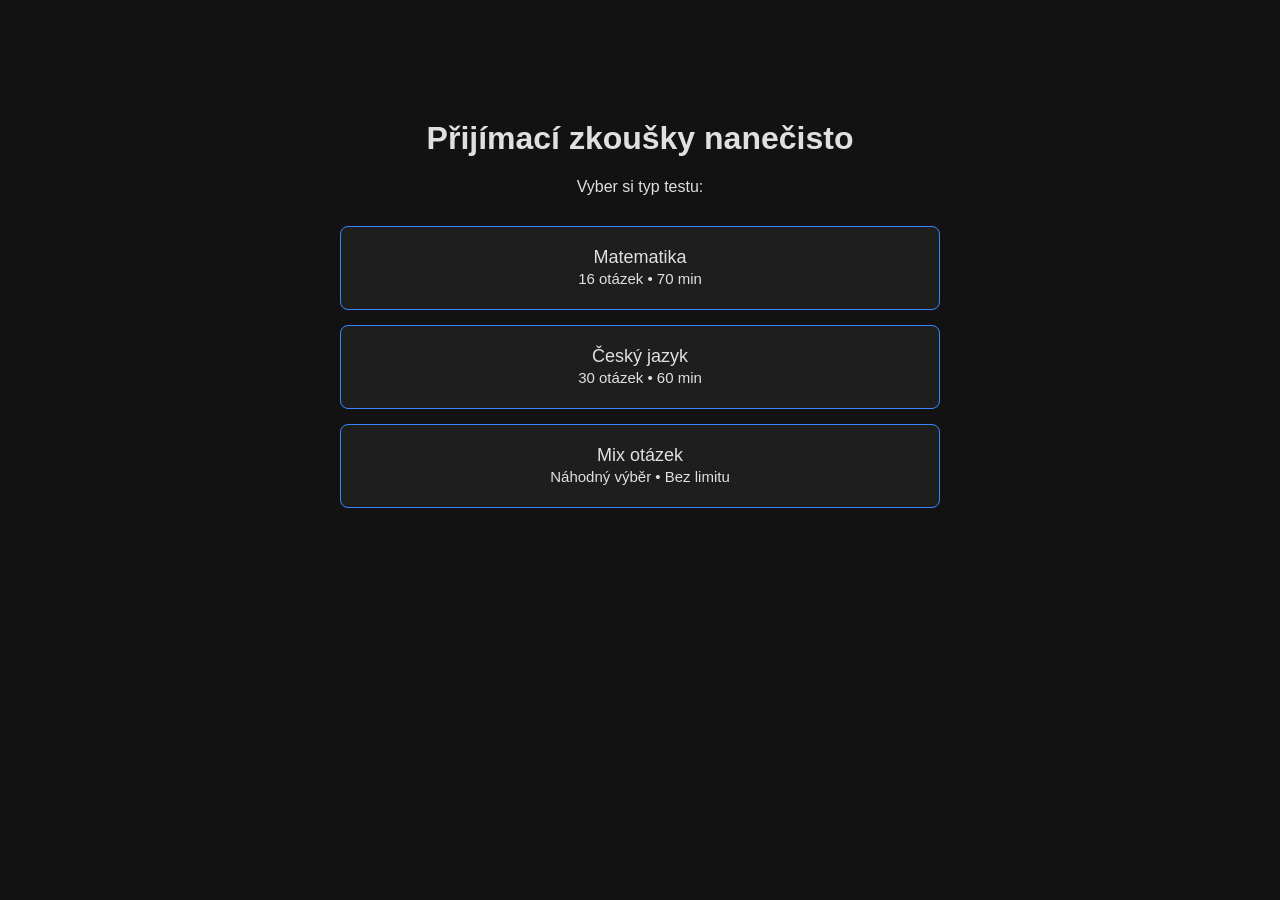
==== index.html @ 7356a623 "Add files via upload" ====
<!DOCTYPE html>
<html lang="cs">
<head>
    <meta charset="UTF-8">
    <meta name="viewport" content="width=device-width, initial-scale=1.0">
    <title>Přijímačky Nanečisto</title>
    <link rel="stylesheet" href="styles.css">
</head>
<body>

    <div id="start-screen">
        <h1>Přijímací zkoušky nanečisto</h1>
        <p>Vyber si typ testu:</p>
        
        <div class="menu-buttons">
            <button onclick="initTest('math')">
                Matematika <br> <small>16 otázek • 70 min</small>
            </button>
            <button onclick="initTest('czech')">
                Český jazyk <br> <small>30 otázek • 60 min</small>
            </button>
            <button onclick="initTest('mix')">
                Mix otázek <br> <small>Náhodný výběr • Bez limitu</small>
            </button>
        </div>
    </div>

    <div id="test-interface" class="hidden">
        
        <header>
            <div id="timer" class="timer">00:00</div>
            <button id="finish-btn" class="danger-btn">Ukončit test</button>
        </header>

        <div id="navigation-grid" class="nav-grid">
            </div>

        <div id="quiz-container">
            </div>

        <div id="controls">
            <button id="prev-btn" onclick="changeQuestion(-1)">← Předchozí</button>
            <button id="exit-review-btn" class="hidden" onclick="location.reload()">Zpět do menu</button>
            <button id="next-btn" onclick="changeQuestion(1)">Další →</button>
        </div>
    </div>

    <div id="result-modal" class="hidden">
        <div class="modal-content">
            <h2>Výsledky testu</h2>
            <p id="score-text"></p>
            <div class="modal-actions">
                <button onclick="reviewMistakes()">Projít chyby</button>
                <button onclick="location.reload()">Zpět do menu</button>
            </div>
        </div>
    </div>

    <script src="script.js"></script>
</body>
</html>
---- styles.css ----
:root {
    --bg-color: #121212;
    --card-bg: #1e1e1e;
    --text-color: #e0e0e0;
    --primary-color: #3a86ff;
    --accent-color: #bb86fc;
    --border-color: #333;
    --correct-color: #06d6a0; /* Zelená */
    --wrong-color: #ef476f;   /* Červená */
}

body {
    font-family: 'Segoe UI', Tahoma, Geneva, Verdana, sans-serif;
    background-color: var(--bg-color);
    color: var(--text-color);
    margin: 0;
    padding: 20px;
}

/* --- STARTOVACÍ OBRAZOVKA --- */
#start-screen {
    text-align: center;
    max-width: 600px;
    margin: 100px auto;
}

.menu-buttons {
    display: flex;
    flex-direction: column;
    gap: 15px;
    margin-top: 30px;
}

.menu-buttons button {
    padding: 20px;
    font-size: 18px;
    background: var(--card-bg);
    color: var(--text-color);
    border: 1px solid var(--primary-color);
    border-radius: 8px;
    cursor: pointer;
    transition: transform 0.2s, background 0.2s;
}

.menu-buttons button:hover {
    transform: scale(1.02);
    background: #2a2a2a;
}

/* --- TEST ROZHRANÍ --- */
.hidden { display: none !important; }

#test-interface {
    max-width: 800px;
    margin: 0 auto;
}

header {
    display: flex;
    justify-content: space-between;
    align-items: center;
    margin-bottom: 20px;
    padding: 10px;
    background: var(--card-bg);
    border-radius: 8px;
}

.timer {
    font-size: 24px;
    font-weight: bold;
    color: var(--primary-color);
    font-family: monospace;
}

.danger-btn {
    background-color: #d32f2f;
    color: white;
    border: none;
    padding: 8px 16px;
    border-radius: 4px;
    cursor: pointer;
}

/* --- NAVIGACE (ČÍSLA) --- */
.nav-grid {
    display: flex;
    flex-wrap: wrap;
    gap: 8px;
    margin-bottom: 20px;
    padding: 15px;
    background: var(--card-bg);
    border-radius: 8px;
}

.nav-item {
    width: 35px;
    height: 35px;
    display: flex;
    justify-content: center;
    align-items: center;
    background: #333;
    border-radius: 4px;
    cursor: pointer;
    font-weight: bold;
    border: 2px solid transparent;
}

.nav-item.active {
    border-color: var(--primary-color);
    background: #2c2c2c;
    color: white;
}

.nav-item.answered {
    background: #444; /* Tmavší šedá pro zodpovězené */
}

/* --- KARTA OTÁZKY --- */
.question-card {
    background: var(--card-bg);
    padding: 25px;
    border-radius: 8px;
    border: 1px solid var(--border-color);
    /* Důležité: Ve výchozím stavu skryjeme všechny, JS zobrazí aktivní */
    display: none; 
}

.question-card.active-card {
    display: block; /* Zobrazí jen tu aktivní */
}

.question-card img {
    max-width: 100%;
    border-radius: 4px;
    margin-bottom: 15px;
}

.context-image {
    border: 2px solid var(--primary-color);
    margin-bottom: 15px;
}

/* --- ODPOVĚDI A INPUTY (Dark Mode) --- */
input[type="text"] {
    background: #333;
    border: 1px solid #555;
    color: white;
    padding: 8px;
    border-radius: 4px;
}

.answers label {
    display: block;
    margin: 8px 0;
    cursor: pointer;
}

/* --- TLAČÍTKA DALŠÍ / PŘEDCHOZÍ --- */
#controls {
    display: flex;
    justify-content: space-between;
    margin-top: 20px;
}

#controls button {
    background: var(--primary-color);
    color: white;
    border: none;
    padding: 12px 24px;
    border-radius: 4px;
    font-size: 16px;
    cursor: pointer;
}

#controls button:disabled {
    background: #555;
    cursor: not-allowed;
    opacity: 0.5;
}

/* --- MODAL --- */
#result-modal {
    position: fixed; top: 0; left: 0; width: 100%; height: 100%;
    background: rgba(0,0,0,0.8);
    display: flex; justify-content: center; align-items: center;
    z-index: 1000;
}

.modal-content {
    background: var(--card-bg);
    padding: 30px;
    border-radius: 10px;
    text-align: center;
    border: 1px solid var(--border-color);
}

.modal-actions button {
    margin: 5px;
    padding: 10px 20px;
    cursor: pointer;
}
/* --- Tlačítka v modalu --- */
.modal-actions {
    margin-top: 20px;
    display: flex;
    justify-content: center;
    gap: 15px;
}

.review-btn {
    background-color: #3a86ff; /* Modrá */
}

.menu-btn {
    background-color: #555; /* Šedá */
}

.menu-btn:hover {
    background-color: #777;
}
/* --- STYL PRO TLAČÍTKO ZPĚT DO MENU --- */
#exit-review-btn {
    background-color: #ff9f1c; /* Oranžová pro odlišení */
    color: white;
    font-weight: bold;
    margin: 0 10px; /* Odstup od ostatních */
}

#exit-review-btn:hover {
    background-color: #e08e18;
}
/* Výsledky po vyhodnocení */
.correct { background-color: rgba(6, 214, 160, 0.2) !important; border: 1px solid var(--correct-color); }
.incorrect { background-color: rgba(239, 71, 111, 0.2) !important; border: 1px solid var(--wrong-color); }

/* --- ÚPRAVA VZHLEDU SEŘAZOVACÍCH KARTIČEK --- */
.draggable-item {
    background-color: #2c2c2c; /* Světlejší než pozadí stránky */
    border: 2px solid #555;    /* Výrazný rámeček (Outline) */
    color: white;
    padding: 15px;
    margin-bottom: 8px;
    border-radius: 6px;
    cursor: grab;
    display: flex;
    justify-content: space-between;
    align-items: center;
    box-shadow: 0 4px 6px rgba(0,0,0,0.3); /* Stín pro 3D efekt */
    transition: transform 0.1s, border-color 0.2s;
}

.draggable-item:hover {
    border-color: #3a86ff; /* Modré ohraničení po najetí myší */
}

.draggable-item.dragging {
    opacity: 0.5;
    border: 2px dashed #3a86ff; /* Čárkovaně při tažení */
    background: #1f1f1f;
}

/* Úspěšné/Chybné seřazení po vyhodnocení */
.draggable-item.correct-order {
    border: 2px solid #06d6a0; /* Zelená */
    background-color: rgba(6, 214, 160, 0.1);
}
.draggable-item.wrong-order {
    border: 2px solid #ef476f; /* Červená */
    background-color: rgba(239, 71, 111, 0.1);
}
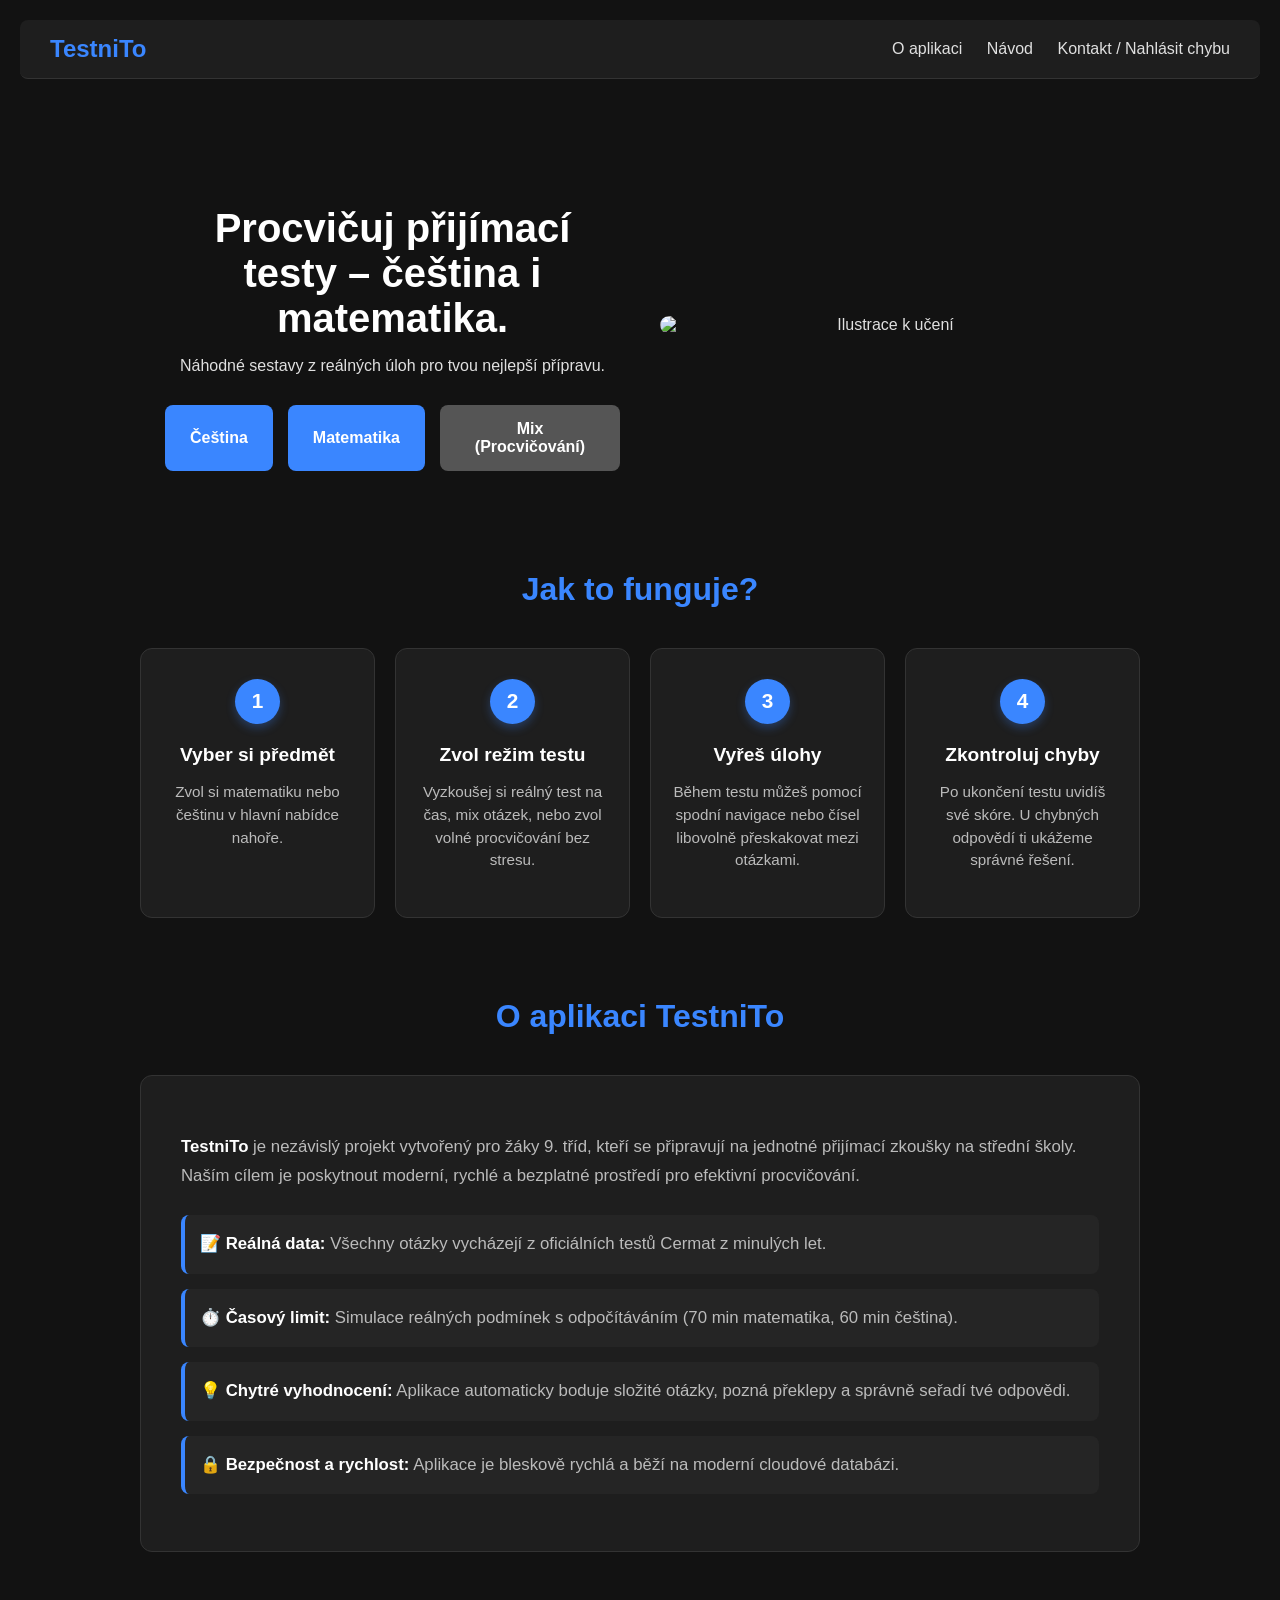
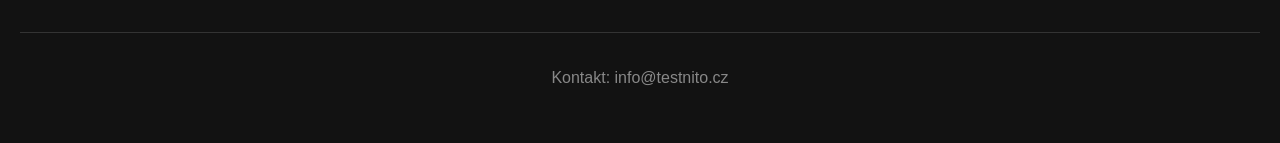
==== commit 4289c65b: "Add files via upload" ====
--- a/index.html
+++ b/index.html
@@ -5,56 +5,116 @@
     <meta name="viewport" content="width=device-width, initial-scale=1.0">
     <title>Přijímačky Nanečisto</title>
     <link rel="stylesheet" href="styles.css">
+    <script src="https://cdn.jsdelivr.net/npm/@supabase/supabase-js@2"></script>
 </head>
 <body>
 
+    <header class="main-header">
+        <div class="logo" style="cursor: pointer;" onclick="window.location.reload();">TestniTo</div>
+        <nav class="main-nav">
+            <a href="#about-section">O aplikaci</a>
+            <a href="#guide-section">Návod</a>
+            <a href="mailto:info@testnito.cz">Kontakt / Nahlásit chybu</a>
+        </nav>
+    </header>
+
     <div id="start-screen">
-        <h1>Přijímací zkoušky nanečisto</h1>
-        <p>Vyber si typ testu:</p>
         
-        <div class="menu-buttons">
-            <button onclick="initTest('math')">
-                Matematika <br> <small>16 otázek • 70 min</small>
-            </button>
-            <button onclick="initTest('czech')">
-                Český jazyk <br> <small>30 otázek • 60 min</small>
-            </button>
-            <button onclick="initTest('mix')">
-                Mix otázek <br> <small>Náhodný výběr • Bez limitu</small>
-            </button>
+        <div class="hero">
+            <div class="hero-left">
+                <h1>Procvičuj přijímací testy – čeština i matematika.</h1>
+                <p>Náhodné sestavy z reálných úloh pro tvou nejlepší přípravu.</p>
+                <div class="hero-buttons">
+                    <button class="primary-btn" onclick="showSubjectMenu('czech')">Čeština</button>
+                    <button class="primary-btn" onclick="showSubjectMenu('math')">Matematika</button>
+                    <button class="secondary-btn" onclick="startPractice('mix')">Mix (Procvičování)</button>
+                </div>
+            </div>
+            <div class="hero-right">
+                <img src="test1.png" alt="Ilustrace k učení" id="hero-img-placeholder">
+            </div>
+        </div>
+
+        <div id="subject-menu" class="hidden">
+            <h2 id="subject-title">Výběr testu</h2>
+            
+            <div class="subject-options-grid">
+                
+                <div class="option-card">
+                    <h3>Začít test</h3>
+                    <p id="standard-test-desc">Mix otázek ze všech roků.</p>
+                    <button class="action-btn" id="btn-standard-test">Spustit simulaci</button>
+                </div>
+
+                <div class="option-card">
+                    <h3>Vybrat originální test</h3>
+                    <p>Vyber si konkrétní test z minulých let.</p>
+                    <select id="specific-test-select" class="styled-select">
+                        </select>
+                    <button class="action-btn" id="btn-specific-test">Spustit tento test</button>
+                </div>
+
+                <div class="option-card">
+                    <h3>Procvičování</h3>
+                    <p>Čas neomezený. Zvol si počet otázek.</p>
+                    <div class="input-group">
+                        <input type="number" id="custom-count" value="15" min="1" max="50" class="styled-input">
+                        <button class="action-btn" id="btn-custom-practice">Procvičovat</button>
+                    </div>
+                </div>
+
+            </div>
+            
+            <p class="subject-footer-text">Po dokončení uvidíš výsledek, správné odpovědi a kde ses spletl.</p>
         </div>
     </div>
 
-    <div id="test-interface" class="hidden">
-        
-        <header>
-            <div id="timer" class="timer">00:00</div>
-            <button id="finish-btn" class="danger-btn">Ukončit test</button>
-        </header>
+    <section id="guide-section" class="info-section">
+            <h2>Jak to funguje?</h2>
+            <div class="steps-grid">
+                <div class="step-card">
+                    <div class="step-number">1</div>
+                    <h3>Vyber si předmět</h3>
+                    <p>Zvol si matematiku nebo češtinu v hlavní nabídce nahoře.</p>
+                </div>
+                <div class="step-card">
+                    <div class="step-number">2</div>
+                    <h3>Zvol režim testu</h3>
+                    <p>Vyzkoušej si reálný test na čas, mix otázek, nebo zvol volné procvičování bez stresu.</p>
+                </div>
+                <div class="step-card">
+                    <div class="step-number">3</div>
+                    <h3>Vyřeš úlohy</h3>
+                    <p>Během testu můžeš pomocí spodní navigace nebo čísel libovolně přeskakovat mezi otázkami.</p>
+                </div>
+                <div class="step-card">
+                    <div class="step-number">4</div>
+                    <h3>Zkontroluj chyby</h3>
+                    <p>Po ukončení testu uvidíš své skóre. U chybných odpovědí ti ukážeme správné řešení.</p>
+                </div>
+            </div>
+        </section>
 
-        <div id="navigation-grid" class="nav-grid">
+        <section id="about-section" class="info-section">
+            <h2>O aplikaci TestniTo</h2>
+            <div class="about-content">
+                <p><strong>TestniTo</strong> je nezávislý projekt vytvořený pro žáky 9. tříd, kteří se připravují na jednotné přijímací zkoušky na střední školy. Naším cílem je poskytnout moderní, rychlé a bezplatné prostředí pro efektivní procvičování.</p>
+                <ul>
+                    <li>📝 <strong>Reálná data:</strong> Všechny otázky vycházejí z oficiálních testů Cermat z minulých let.</li>
+                    <li>⏱️ <strong>Časový limit:</strong> Simulace reálných podmínek s odpočítáváním (70 min matematika, 60 min čeština).</li>
+                    <li>💡 <strong>Chytré vyhodnocení:</strong> Aplikace automaticky boduje složité otázky, pozná překlepy a správně seřadí tvé odpovědi.</li>
+                    <li>🔒 <strong>Bezpečnost a rychlost:</strong> Aplikace je bleskově rychlá a běží na moderní cloudové databázi.</li>
+                </ul>
             </div>
+        </section>
 
-        <div id="quiz-container">
-            </div>
+    <footer class="main-footer">
+        <p>Kontakt: info@testnito.cz</p>
+    </footer>
 
-        <div id="controls">
-            <button id="prev-btn" onclick="changeQuestion(-1)">← Předchozí</button>
-            <button id="exit-review-btn" class="hidden" onclick="location.reload()">Zpět do menu</button>
-            <button id="next-btn" onclick="changeQuestion(1)">Další →</button>
-        </div>
-    </div>
+    
 
-    <div id="result-modal" class="hidden">
-        <div class="modal-content">
-            <h2>Výsledky testu</h2>
-            <p id="score-text"></p>
-            <div class="modal-actions">
-                <button onclick="reviewMistakes()">Projít chyby</button>
-                <button onclick="location.reload()">Zpět do menu</button>
-            </div>
-        </div>
-    </div>
+    
 
     <script src="script.js"></script>
 </body>
--- a/styles.css
+++ b/styles.css
@@ -8,7 +8,9 @@
     --correct-color: #06d6a0; /* Zelená */
     --wrong-color: #ef476f;   /* Červená */
 }
-
+html {
+    scroll-behavior: smooth;
+}
 body {
     font-family: 'Segoe UI', Tahoma, Geneva, Verdana, sans-serif;
     background-color: var(--bg-color);
@@ -20,7 +22,7 @@
 /* --- STARTOVACÍ OBRAZOVKA --- */
 #start-screen {
     text-align: center;
-    max-width: 600px;
+    max-width: 1000px;
     margin: 100px auto;
 }
 
@@ -206,7 +208,47 @@
     justify-content: center;
     gap: 15px;
 }
-
+/* --- STYLY PRO TLAČÍTKA V MODÁLNÍM OKNĚ (VÝSLEDKY) --- */
+
+.modal-buttons {
+    display: flex;
+    justify-content: center; /* Vycentrování tlačítek */
+    gap: 20px; /* Mezera mezi nimi */
+    margin-top: 30px;
+}
+
+.modal-buttons button {
+    padding: 12px 24px;
+    border-radius: 8px;
+    font-size: 1rem;
+    font-weight: bold;
+    cursor: pointer;
+    border: none;
+    transition: transform 0.2s, filter 0.2s;
+}
+
+.modal-buttons button:hover {
+    transform: translateY(-2px);
+    filter: brightness(1.1);
+}
+
+/* Tlačítko "Projít chyby" */
+.modal-buttons .primary-btn {
+    background-color: var(--primary-color);
+    color: white;
+}
+
+/* Tlačítko "Zavřít test" */
+.modal-buttons .secondary-btn {
+    background-color: #333;
+    color: #ccc;
+    border: 1px solid #555;
+}
+
+.modal-buttons .secondary-btn:hover {
+    background-color: #444;
+    color: white;
+}
 .review-btn {
     background-color: #3a86ff; /* Modrá */
 }
@@ -267,4 +309,445 @@
 .draggable-item.wrong-order {
     border: 2px solid #ef476f; /* Červená */
     background-color: rgba(239, 71, 111, 0.1);
+}
+
+/* --- HLAVIČKA A PATIČKA --- */
+.main-header {
+    display: flex;
+    justify-content: space-between;
+    align-items: center;
+    padding: 15px 30px;
+    background: var(--card-bg); /* Důležité: musí mít barvu pozadí, jinak by přes ni prosvítal text pod ní */
+    border-bottom: 1px solid var(--border-color);
+    margin-bottom: 40px;
+    
+    /* NOVÉ: Sticky efekt */
+    position: sticky;
+    top: 0;
+    z-index: 1000; /* Zajistí, že hlavička bude vždy nad otázkami */
+}
+
+.logo {
+    font-size: 24px;
+    font-weight: bold;
+    color: var(--primary-color);
+}
+
+.main-nav a {
+    color: var(--text-color);
+    text-decoration: none;
+    margin-left: 20px;
+    transition: color 0.2s;
+}
+
+.main-nav a:hover {
+    color: var(--primary-color);
+}
+
+.main-footer {
+    text-align: center;
+    padding: 20px;
+    margin-top: 50px;
+    border-top: 1px solid var(--border-color);
+    color: #888;
+}
+
+/* --- HERO SEKCE --- */
+.hero {
+    display: flex;
+    align-items: center;
+    justify-content: space-between;
+    max-width: 1200px; /* Zvětšeno, aby bylo dost místa */
+    width: 95%;        /* Aby to využilo šířku obrazovky */
+    margin: 40px auto 60px auto;
+    gap: 40px;
+}
+
+.hero-left {
+    flex: 1; /* Text zabere 1 díl */
+}
+
+.hero-right {
+    flex: 1; /* Obrázek zabere 1 díl (50% šířky) */
+    display: flex;
+    justify-content: center; /* Vycentrování obrázku */
+}
+
+.hero-left h1 {
+    font-size: 2.5em;
+    margin-bottom: 10px;
+    color: white;
+}
+
+.hero-buttons {
+    display: flex;
+    gap: 15px;
+    margin-top: 30px;
+}
+
+.hero-buttons button {
+    padding: 15px 25px;
+    font-size: 16px;
+    border: none;
+    border-radius: 8px;
+    cursor: pointer;
+    font-weight: bold;
+    transition: transform 0.2s, filter 0.2s;
+}
+
+.hero-buttons button:hover {
+    transform: translateY(-2px);
+    filter: brightness(1.2);
+}
+
+.primary-btn { background: var(--primary-color); color: white; }
+.secondary-btn { background: #555; color: white; }
+
+
+#hero-img-placeholder {
+    width: 100%;         /* Roztáhne se na šířku kontejneru */
+    max-width: 500px;    /* Maximální velikost */
+    height: auto;        /* Výška se dopočítá automaticky (nedeformuje se) */
+    object-fit: contain; /* Zachová poměr stran */
+    border-radius: 12px;
+    /* Ponecháme animaci, pokud ji tam máš */
+    animation: float 6s ease-in-out infinite;
+}
+
+/* --- VÝBĚR DETAILŮ TESTU (KARTY) --- */
+
+#subject-menu {
+    max-width: 1200px; /* Musí být stejně široké jako hero, aby se tam karty vešly */
+    width: 95%;
+    margin: 0 auto;
+    animation: fadeIn 0.4s ease-in-out;
+}
+#subject-title {
+    text-align: center;
+    margin-bottom: 30px;
+    color: var(--accent-color);
+    font-size: 2em;
+}
+
+.subject-options-grid {
+    display: grid;
+    /* Na PC vždy 3 sloupce o stejné šířce */
+    grid-template-columns: repeat(3, 1fr); 
+    gap: 20px;
+    margin-top: 20px;
+}
+@media (max-width: 900px) {
+    .subject-options-grid {
+        grid-template-columns: repeat(auto-fit, minmax(280px, 1fr));
+    }
+}
+.option-card {
+    background: var(--card-bg);
+    border: 1px solid var(--border-color);
+    padding: 25px;
+    border-radius: 12px;
+    display: flex;
+    flex-direction: column;
+    justify-content: space-between;
+}
+
+.option-card h3 { margin-top: 0; color: white; }
+.option-card p { color: #bbb; margin-bottom: 20px; flex-grow: 1; }
+
+.action-btn {
+    background: transparent;
+    border: 2px solid var(--primary-color);
+    color: var(--primary-color);
+    padding: 12px;
+    width: 100%;
+    border-radius: 6px;
+    font-weight: bold;
+    cursor: pointer;
+    transition: background 0.2s, color 0.2s;
+}
+
+.action-btn:hover {
+    background: var(--primary-color);
+    color: white;
+}
+
+.styled-select, .styled-input {
+    width: 100%;
+    padding: 10px;
+    background: #121212;
+    color: white;
+    border: 1px solid #555;
+    border-radius: 6px;
+    margin-bottom: 15px;
+}
+
+.input-group {
+    display: flex;
+    gap: 10px;
+}
+
+.subject-footer-text {
+    text-align: center;
+    margin-top: 30px;
+    color: #888;
+    font-style: italic;
+}
+
+@keyframes fadeIn {
+    from { opacity: 0; transform: translateY(10px); }
+    to { opacity: 1; transform: translateY(0); }
+}
+
+/* Responzivita pro mobily */
+@media (max-width: 768px) {
+    .hero { flex-direction: column; text-align: center; }
+    .hero-right { display: none; } /* Na mobilu obrázek schováme pro úsporu místa */
+    .hero-buttons { flex-direction: column; }
+    .main-nav { display: none; } /* Zde bys pak udělal hamburger menu */
+}
+
+/* ====== INFORMAČNÍ SEKCE (Návod a O aplikaci) ====== */
+.info-section {
+    max-width: 1000px;
+    margin: 80px auto;
+    padding: 0 20px;
+}
+
+.info-section h2 {
+    text-align: center;
+    color: var(--primary-color);
+    font-size: 2em;
+    margin-bottom: 40px;
+}
+
+/* --- Návod (Kroky) --- */
+.steps-grid {
+    display: grid;
+    grid-template-columns: repeat(auto-fit, minmax(220px, 1fr));
+    gap: 20px;
+}
+
+.step-card {
+    background: var(--card-bg);
+    border: 1px solid var(--border-color);
+    padding: 30px 20px;
+    border-radius: 12px;
+    text-align: center;
+    transition: transform 0.2s, border-color 0.2s;
+}
+
+.step-card:hover {
+    transform: translateY(-5px);
+    border-color: var(--primary-color);
+}
+
+.step-number {
+    background: var(--primary-color);
+    color: white;
+    width: 45px;
+    height: 45px;
+    display: flex;
+    justify-content: center;
+    align-items: center;
+    border-radius: 50%;
+    font-size: 1.3em;
+    font-weight: bold;
+    margin: 0 auto 20px auto;
+    box-shadow: 0 4px 10px rgba(58, 134, 255, 0.3);
+}
+
+.step-card h3 {
+    color: white;
+    margin-bottom: 10px;
+    font-size: 1.2em;
+}
+
+.step-card p {
+    color: #bbb;
+    font-size: 0.95em;
+    line-height: 1.5;
+}
+
+/* --- O aplikaci --- */
+.about-content {
+    background: var(--card-bg);
+    border: 1px solid var(--border-color);
+    padding: 40px;
+    border-radius: 12px;
+    color: #bbb;
+    line-height: 1.7;
+    font-size: 1.05em;
+}
+
+.about-content strong {
+    color: white;
+}
+
+.about-content ul {
+    margin-top: 25px;
+    padding-left: 0;
+    list-style: none;
+}
+
+.about-content li {
+    margin-bottom: 15px;
+    background: #252525;
+    padding: 15px;
+    border-radius: 8px;
+    border-left: 4px solid var(--primary-color);
+}
+
+/* --- DESIGN PRO SAMOSTATNOU STRÁNKU TESTU (test.html) --- */
+
+/* Obal, který drží test uprostřed a dává mu šířku */
+.test-wrapper {
+    max-width: 800px; /* Ideální šířka na čtení otázek */
+    margin: 40px auto; /* Vycentrování na střed */
+    padding: 20px;
+}
+
+/* Horní lišta s časovačem a tlačítkem ukončit */
+.test-header-bar {
+    display: flex;
+    justify-content: space-between;
+    align-items: center;
+    background: var(--card-bg);
+    padding: 15px 20px;
+    border-radius: 12px;
+    border: 1px solid var(--border-color);
+    margin-bottom: 20px;
+    box-shadow: 0 4px 15px rgba(0,0,0,0.3);
+    
+    /* Sticky efekt - aby byl časovač vidět i při scrollování */
+    position: sticky;
+    top: 10px;
+    z-index: 100;
+}
+
+/* Styl pro časovač */
+.timer-badge {
+    font-size: 1.5em;
+    font-weight: bold;
+    color: white;
+    display: flex;
+    align-items: center;
+    gap: 10px;
+    font-family: monospace; /* Aby čísla neposkakovala */
+}
+
+.timer-icon {
+    font-size: 0.8em;
+}
+
+/* Navigace otázek (čísla) */
+.navigation-grid {
+    display: flex;
+    flex-wrap: wrap;
+    gap: 8px;
+    justify-content: center;
+    margin-bottom: 30px;
+    padding: 15px;
+    background: #1a1a1a; /* Tmavší pozadí pod čísly */
+    border-radius: 12px;
+}
+
+/* Tlačítka Další/Předchozí */
+.controls {
+    display: flex;
+    justify-content: space-between;
+    margin-top: 30px;
+}
+
+.controls button {
+    padding: 12px 25px;
+    border-radius: 8px;
+    border: none;
+    font-weight: bold;
+    cursor: pointer;
+    font-size: 1em;
+    transition: 0.2s;
+}
+
+#prev-btn {
+    background: #333;
+    color: white;
+}
+
+#next-btn {
+    background: var(--primary-color);
+    color: white;
+}
+
+#prev-btn:disabled {
+    opacity: 0.3;
+    cursor: not-allowed;
+}
+
+/* Responzivita pro mobily */
+@media (max-width: 600px) {
+    .test-wrapper {
+        margin: 0;
+        padding: 10px;
+        max-width: 100%;
+    }
+    
+    .test-header-bar {
+        position: sticky;
+        top: 0;
+        border-radius: 0 0 12px 12px; /* Zaoblení jen dole */
+    }
+
+    .timer-badge {
+        font-size: 1.2em;
+    }
+}
+
+/* --- STYLY PRO TLAČÍTKA V TESTU (test.html) --- */
+
+/* 1. Tlačítko UKONČIT TEST (v horní liště) */
+.finish-btn {
+    background-color: #ef476f; /* Červená */
+    color: white;
+    border: none;
+    padding: 10px 20px;
+    border-radius: 6px;
+    font-weight: bold;
+    cursor: pointer;
+    font-size: 0.9em;
+    transition: background 0.3s;
+    text-transform: uppercase;
+    letter-spacing: 0.5px;
+}
+
+.finish-btn:hover {
+    background-color: #d63d60; /* Tmavší červená při najetí */
+    box-shadow: 0 0 10px rgba(239, 71, 111, 0.4);
+}
+
+/* 2. Tlačítko OPUSTIT TEST (Křížek po vyhodnocení) */
+/* Toto tlačítko je defaultně skryté (.hidden) a ukáže se až nakonec */
+.floating-exit-btn {
+    position: fixed;
+    bottom: 30px;
+    right: 30px;
+    background-color: #333;
+    color: white;
+    border: 2px solid #555;
+    padding: 15px 25px;
+    border-radius: 50px; /* Kulaté rohy */
+    font-weight: bold;
+    cursor: pointer;
+    font-size: 1rem;
+    box-shadow: 0 4px 15px rgba(0,0,0,0.5);
+    transition: all 0.3s ease;
+    z-index: 2000; /* Aby bylo nad vším */
+    display: flex;
+    align-items: center;
+    gap: 10px;
+}
+
+.floating-exit-btn:hover {
+    background-color: white;
+    color: black;
+    transform: translateY(-3px);
 }
